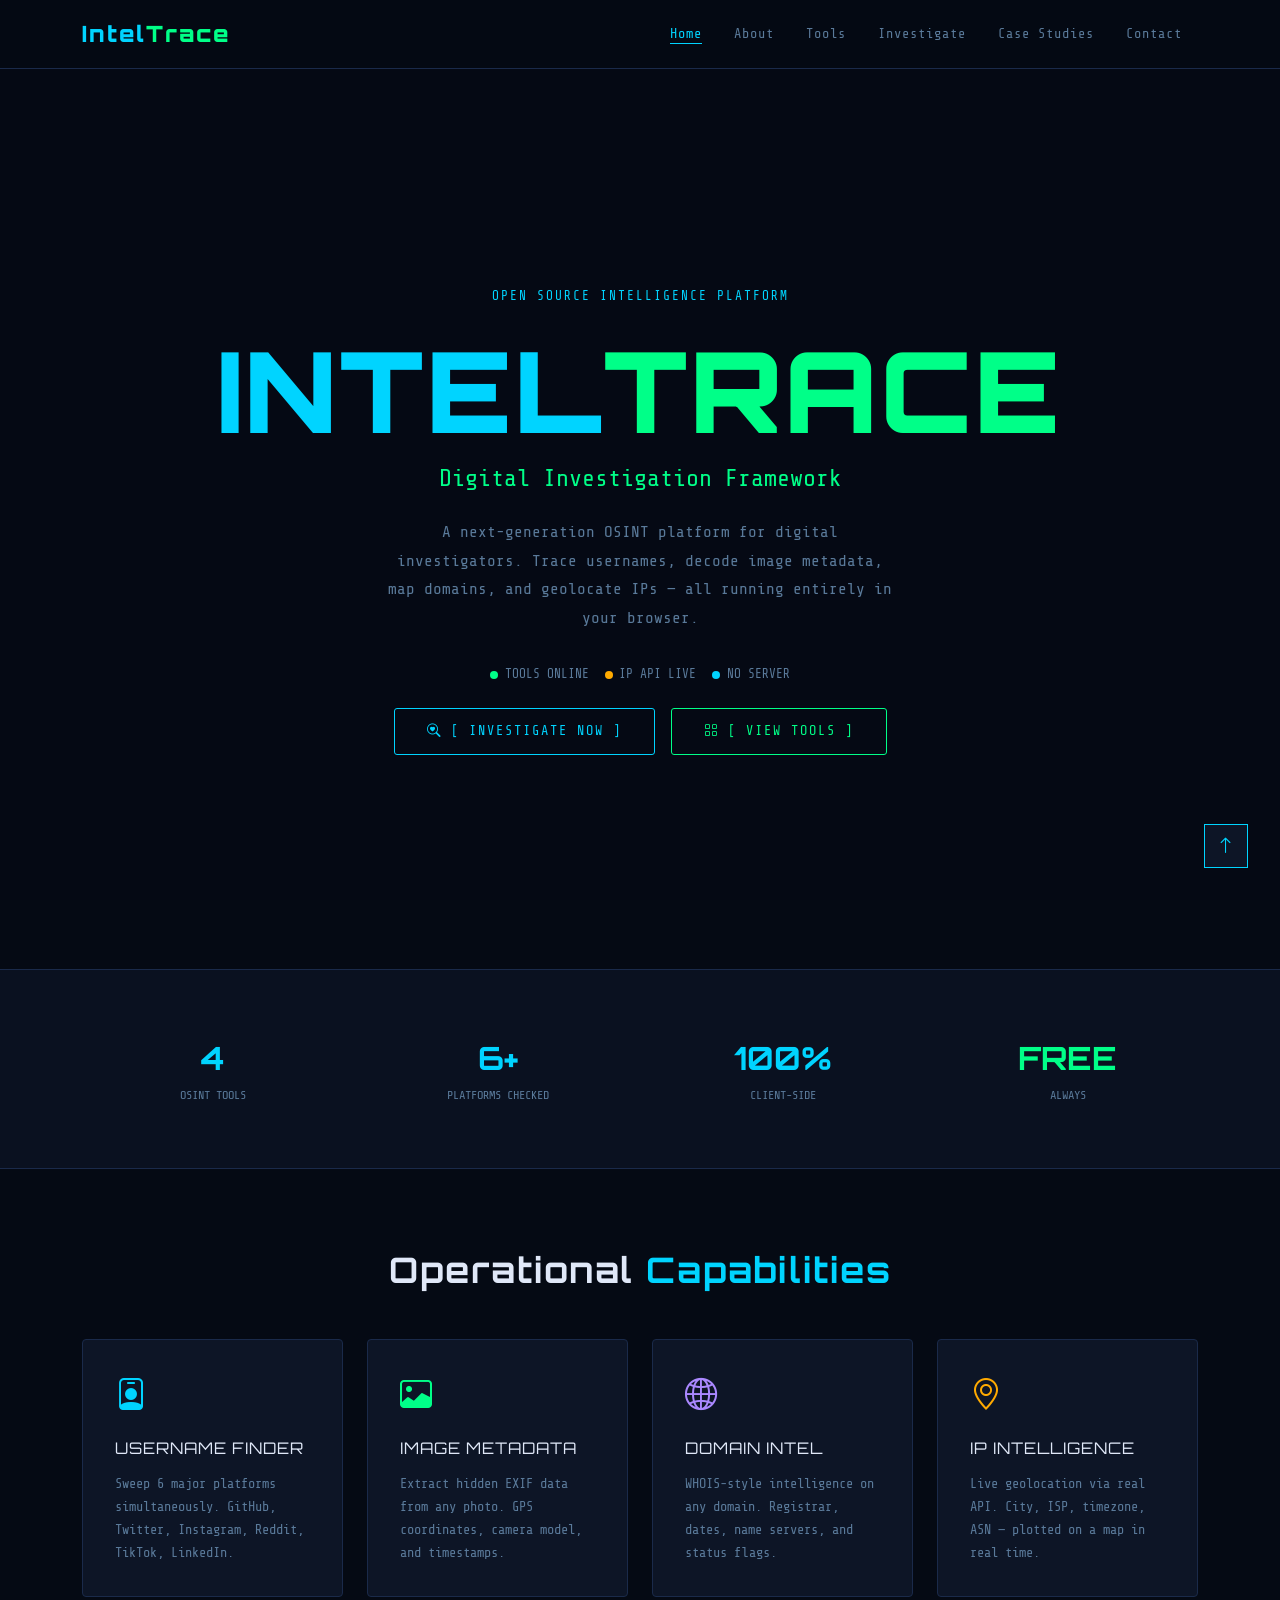
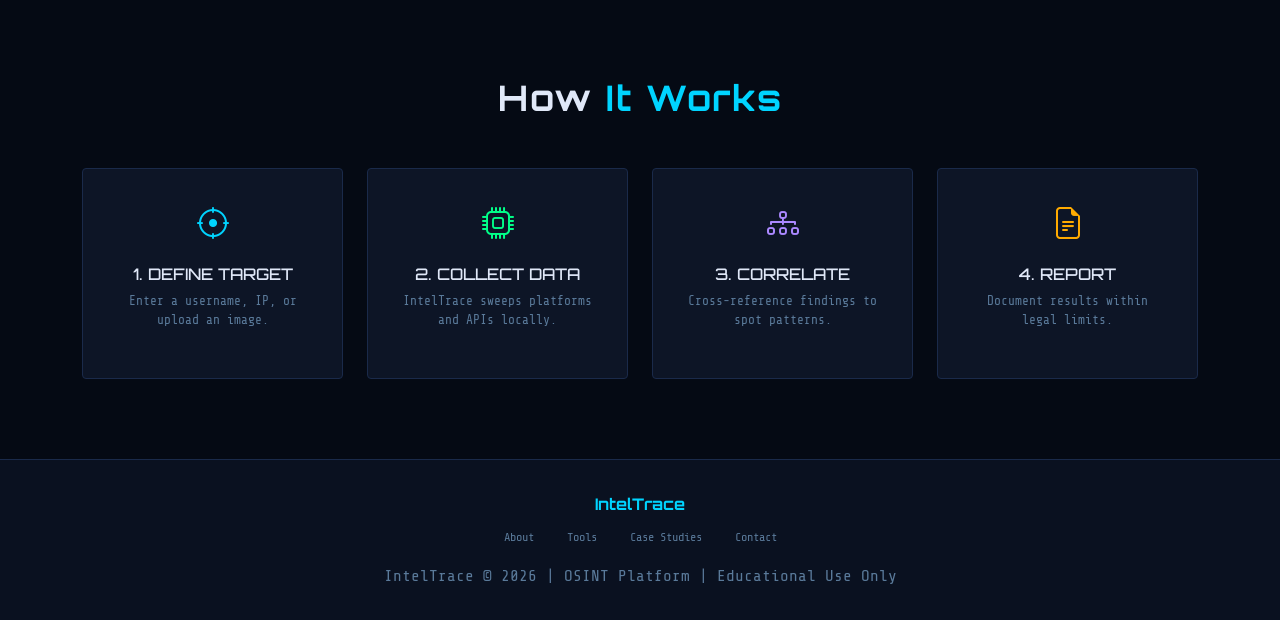
==== index.html @ 2c237049 "Add files via upload" ====
<!DOCTYPE html>
<html lang="en">
<head>
  <meta charset="UTF-8" />
  <meta name="viewport" content="width=device-width, initial-scale=1.0" />
  <title>IntelTrace — OSINT Intelligence Platform</title>
  <meta name="description" content="IntelTrace is an open-source intelligence platform for researchers, cybersecurity professionals, and students." />
  <link rel="icon" href="media/logo.png" />
  
  <link href="https://cdn.jsdelivr.net/npm/bootstrap@5.3.3/dist/css/bootstrap.min.css" rel="stylesheet" />
  <link href="https://cdn.jsdelivr.net/npm/bootstrap-icons@1.11.3/font/bootstrap-icons.min.css" rel="stylesheet" />
  <link rel="stylesheet" href="style.css" />
  
  <style>
    /* Clean, simple hero layout */
    .hero-v2 {
      min-height: 100vh;
      display: flex; align-items: center; justify-content: center;
      text-align: center;
      position: relative; z-index: 5;
      padding: 100px 1rem;
    }
    .hero-main-title {
      font-family: var(--brand); 
      /* FIXED: Lowered the minimum size from 3.5rem to 2.2rem so it fits on mobile */
      font-size: clamp(2.2rem, 10vw, 7rem);
      font-weight: 900; letter-spacing: 2px; margin-bottom: 0.5rem;
      word-wrap: break-word;
    }
    .hero-main-title .cyan { color: var(--cyan); }
    .hero-main-title .green { color: var(--green); }
    
    .status-pill { display: flex; align-items: center; gap: 0.4rem; font-size: 0.8rem; color: var(--muted); }
    .status-dot { width: 8px; height: 8px; border-radius: 50%; background: var(--green); }
    .status-dot.yellow { background: #ffaa00; }
    .status-dot.cyan { background: var(--cyan); }
  </style>
</head>
<body>

<video id="siteBg" src="media/bg.mp4" autoplay muted loop playsinline></video>
<div class="video-overlay"></div>

<nav class="navbar navbar-expand-lg fixed-top">
  <div class="container">
    <a class="navbar-brand" href="index.html">Intel<span>Trace</span></a>
    <button class="navbar-toggler" type="button" data-bs-toggle="collapse" data-bs-target="#navMenu">
      <span class="navbar-toggler-icon"></span>
    </button>
    <div class="collapse navbar-collapse" id="navMenu">
      <ul class="navbar-nav ms-auto">
        <li class="nav-item"><a class="nav-link active" href="index.html">Home</a></li>
        <li class="nav-item"><a class="nav-link" href="about.html">About</a></li>
        <li class="nav-item"><a class="nav-link" href="tools.html">Tools</a></li>
        <li class="nav-item"><a class="nav-link" href="investigate.html">Investigate</a></li>
        <li class="nav-item"><a class="nav-link" href="casestudies.html">Case Studies</a></li>
        <li class="nav-item"><a class="nav-link" href="contact.html">Contact</a></li>
      </ul>
    </div>
  </div>
</nav>

<section class="hero-v2">
  <div class="container text-center">
    
    <div class="mb-3">
      <span style="font-size: 0.8rem; color: var(--cyan); letter-spacing: 2px;">OPEN SOURCE INTELLIGENCE PLATFORM</span>
    </div>

    <h1 class="hero-main-title">
      <span class="cyan">INTEL</span><span class="green">TRACE</span>
    </h1>

    <h4 style="color: var(--green); margin-bottom: 1.5rem;">Digital Investigation Framework</h4>

    <p style="color: var(--muted); max-width: 520px; margin: 0 auto 2rem; line-height: 1.8;">
      A next-generation OSINT platform for digital investigators. Trace usernames,
      decode image metadata, map domains, and geolocate IPs — all running entirely in your browser.
    </p>

    <div class="d-flex justify-content-center flex-wrap gap-3 mb-4">
      <div class="status-pill"><div class="status-dot"></div> TOOLS ONLINE</div>
      <div class="status-pill"><div class="status-dot yellow"></div> IP API LIVE</div>
      <div class="status-pill"><div class="status-dot cyan"></div> NO SERVER</div>
    </div>

    <div class="d-flex justify-content-center flex-wrap gap-3">
      <a href="investigate.html" class="btn-cyber">
        <i class="bi bi-search-heart me-2"></i>[ INVESTIGATE NOW ]
      </a>
      <a href="tools.html" class="btn-cyber btn-cyber-green">
        <i class="bi bi-grid me-2"></i>[ VIEW TOOLS ]
      </a>
    </div>
  </div>
</section>

<section style="padding:4rem 0;background:var(--bg2);border-bottom:1px solid var(--border);border-top:1px solid var(--border);">
  <div class="container">
    <div class="row text-center">
      <div class="col-md-3 mb-4 mb-md-0">
        <div class="stat-num">4</div>
        <div class="stat-label">OSINT TOOLS</div>
      </div>
      <div class="col-md-3 mb-4 mb-md-0">
        <div class="stat-num">6+</div>
        <div class="stat-label">PLATFORMS CHECKED</div>
      </div>
      <div class="col-md-3 mb-4 mb-md-0">
        <div class="stat-num">100%</div>
        <div class="stat-label">CLIENT-SIDE</div>
      </div>
      <div class="col-md-3">
        <div class="stat-num" style="color:var(--green);">FREE</div>
        <div class="stat-label">ALWAYS</div>
      </div>
    </div>
  </div>
</section>

<section style="padding:5rem 0;">
  <div class="container">
    <div class="text-center mb-5">
      <h2 class="section-title">Operational <span>Capabilities</span></h2>
    </div>
    
    <div class="row g-4">
      <div class="col-md-6 col-lg-3">
        <a href="investigate.html#username" style="text-decoration:none;">
          <div class="cyber-card">
            <div style="font-size:2rem; color:var(--cyan); margin-bottom:1rem;"><i class="bi bi-person-badge"></i></div>
            <div class="card-title">USERNAME FINDER</div>
            <p class="card-text">Sweep 6 major platforms simultaneously. GitHub, Twitter, Instagram, Reddit, TikTok, LinkedIn.</p>
          </div>
        </a>
      </div>
      
      <div class="col-md-6 col-lg-3">
        <a href="investigate.html#metadata" style="text-decoration:none;">
          <div class="cyber-card">
            <div style="font-size:2rem; color:var(--green); margin-bottom:1rem;"><i class="bi bi-image"></i></div>
            <div class="card-title">IMAGE METADATA</div>
            <p class="card-text">Extract hidden EXIF data from any photo. GPS coordinates, camera model, and timestamps.</p>
          </div>
        </a>
      </div>
      
      <div class="col-md-6 col-lg-3">
        <a href="investigate.html#domain" style="text-decoration:none;">
          <div class="cyber-card">
            <div style="font-size:2rem; color:#aa88ff; margin-bottom:1rem;"><i class="bi bi-globe2"></i></div>
            <div class="card-title">DOMAIN INTEL</div>
            <p class="card-text">WHOIS-style intelligence on any domain. Registrar, dates, name servers, and status flags.</p>
          </div>
        </a>
      </div>
      
      <div class="col-md-6 col-lg-3">
        <a href="investigate.html#ip" style="text-decoration:none;">
          <div class="cyber-card">
            <div style="font-size:2rem; color:#ffaa00; margin-bottom:1rem;"><i class="bi bi-geo-alt"></i></div>
            <div class="card-title">IP INTELLIGENCE</div>
            <p class="card-text">Live geolocation via real API. City, ISP, timezone, ASN — plotted on a map in real time.</p>
          </div>
        </a>
      </div>
    </div>
  </div>
</section>

<section style="padding:0 0 5rem;">
  <div class="container">
    <div class="text-center mb-5">
      <h2 class="section-title">How <span>It Works</span></h2>
    </div>
    
    <div class="row g-4 text-center">
      <div class="col-md-3">
        <div class="cyber-card">
          <i class="bi bi-crosshair" style="font-size: 2rem; color: var(--cyan);"></i>
          <h6 class="mt-3" style="color: var(--text); font-family: var(--brand);">1. DEFINE TARGET</h6>
          <p style="font-size: 0.8rem; color: var(--muted);">Enter a username, IP, or upload an image.</p>
        </div>
      </div>
      
      <div class="col-md-3">
        <div class="cyber-card">
          <i class="bi bi-cpu" style="font-size: 2rem; color: var(--green);"></i>
          <h6 class="mt-3" style="color: var(--text); font-family: var(--brand);">2. COLLECT DATA</h6>
          <p style="font-size: 0.8rem; color: var(--muted);">IntelTrace sweeps platforms and APIs locally.</p>
        </div>
      </div>
      
      <div class="col-md-3">
        <div class="cyber-card">
          <i class="bi bi-diagram-3" style="font-size: 2rem; color: #aa88ff;"></i>
          <h6 class="mt-3" style="color: var(--text); font-family: var(--brand);">3. CORRELATE</h6>
          <p style="font-size: 0.8rem; color: var(--muted);">Cross-reference findings to spot patterns.</p>
        </div>
      </div>
      
      <div class="col-md-3">
        <div class="cyber-card">
          <i class="bi bi-file-earmark-text" style="font-size: 2rem; color: #ffaa00;"></i>
          <h6 class="mt-3" style="color: var(--text); font-family: var(--brand);">4. REPORT</h6>
          <p style="font-size: 0.8rem; color: var(--muted);">Document results within legal limits.</p>
        </div>
      </div>
    </div>
  </div>
</section>

<footer>
  <div class="container">
    <div class="footer-brand mb-2">IntelTrace</div>
    <div class="footer-links mb-3">
      <a href="about.html">About</a>
      <a href="tools.html">Tools</a>
      <a href="casestudies.html">Case Studies</a>
      <a href="contact.html">Contact</a>
    </div>
    <div>IntelTrace &copy; 2026 | OSINT Platform | Educational Use Only</div>
  </div>
</footer>

<a id="backToTop" href="#"><i class="bi bi-arrow-up"></i></a>
<script src="https://cdn.jsdelivr.net/npm/bootstrap@5.3.3/dist/js/bootstrap.bundle.min.js"></script>
<script src="js/app.js"></script>
</body>
</html>
---- style.css ----
/* ====================================================================
IntelTrace OSINT Platform - Main Stylesheet
Author: Adithya Boby
==================================================================== */

@import url('https://fonts.googleapis.com/css2?family=Share+Tech+Mono&family=Orbitron:wght@400;700;900&display=swap');

/* ===== 1. DESIGN TOKENS ===== */
:root {
  --bg:       #050a14;   
  --bg2:      #0a1120;   
  --bg3:      #0d1526;   
  --border:   #1a2a4a;   
  --cyan:     #00d4ff;   
  --green:    #00ff88;   
  --muted:    #5a7a9a;   
  --text:     #e0e8f8;   
  --mono:     'Share Tech Mono', 'Courier New', monospace;
  --brand:    'Orbitron', sans-serif;
}

/* ===== 2. BASE STYLES ===== */
*, *::before, *::after { box-sizing: border-box; }
html { scroll-behavior: smooth; }

body {
  background: var(--bg);
  color: var(--text);
  font-family: var(--mono);
  min-height: 100vh;
  overflow-x: hidden;
}

/* Custom hacker scrollbar */
::-webkit-scrollbar { width: 6px; }
::-webkit-scrollbar-track { background: var(--bg); }
::-webkit-scrollbar-thumb { background: var(--cyan); border-radius: 3px; }

.navbar, section, .page-hero, footer, #backToTop { position: relative; z-index: 5; }

/* ===== 3. NAVIGATION BAR ===== */
.navbar {
  background: rgba(5,10,20,.95) !important;
  border-bottom: 1px solid var(--border);
  padding: .75rem 0;
}

.navbar-brand {
  font-family: var(--brand);
  font-size: 1.4rem;
  font-weight: 900;
  color: var(--cyan) !important;
  letter-spacing: 2px;
}
.navbar-brand span { color: var(--green); }

.nav-link {
  font-family: var(--mono);
  color: var(--muted) !important;
  letter-spacing: 1px;
  font-size: .85rem;
  padding: .5rem 1rem !important;
  transition: color 0.3s;
}

.nav-link:hover, .nav-link.active { 
  color: var(--cyan) !important; 
  text-decoration: underline;
  text-underline-offset: 5px;
}

.navbar-toggler { border-color: var(--border); }
.navbar-toggler-icon { filter: invert(1) sepia(1) saturate(5) hue-rotate(175deg); }

/* ===== 4. TYPOGRAPHY & SECTIONS ===== */
.page-hero {
  padding: 5.5rem 0 2.5rem;
  text-align: center;
  border-bottom: 1px solid var(--border);
  background-color: var(--bg2);
}

section { padding: 3.5rem 0; }

.section-label { font-size: .75rem; color: var(--cyan); letter-spacing: 4px; margin-bottom: .5rem; }
.section-title {
  font-family: var(--brand);
  font-size: clamp(1.5rem, 3vw, 2.2rem); 
  color: var(--text);
  font-weight: 700;
  letter-spacing: 2px;
  margin-bottom: 1rem;
}
.section-title span { color: var(--cyan); }

.hero-badge {
  display: inline-block;
  font-size: .75rem;
  color: var(--green);
  border: 1px solid var(--green);
  padding: .3rem 1rem;
  border-radius: 20px;
  letter-spacing: 3px;
  margin-bottom: 1.5rem;
}

/* ===== 5. BUTTONS (Simplified for 1st Year) ===== */
.btn-cyber {
  font-family: var(--mono);
  font-size: .85rem;
  letter-spacing: 2px;
  padding: .75rem 2rem;
  border: 1px solid var(--cyan);
  color: var(--cyan);
  background: transparent;
  border-radius: 3px;
  cursor: pointer;
  transition: all 0.3s ease;
  text-decoration: none;
  display: inline-block;
}

.btn-cyber:hover { 
  background-color: var(--cyan);
  color: var(--bg);
  box-shadow: 0 0 15px rgba(0,212,255,.4); 
}

.btn-cyber-green { border-color: var(--green); color: var(--green); }
.btn-cyber-green:hover { background-color: var(--green); color: var(--bg); box-shadow: 0 0 15px rgba(0,255,136,.4); }
.btn-cyber.w-100 { display: block; width: 100%; text-align: center; }

/* ===== 6. CARDS ===== */
.cyber-card {
  background: var(--bg3);
  border: 1px solid var(--border);
  border-radius: 4px;
  padding: 2rem;
  transition: transform 0.3s ease, border-color 0.3s ease;
  height: 100%;
}

.cyber-card:hover { 
  border-color: var(--cyan); 
  transform: translateY(-5px); 
}

.cyber-card .card-title { font-family: var(--brand); font-size: 1rem; color: var(--text); letter-spacing: 1px; margin-bottom: .75rem; }
.cyber-card .card-text { color: var(--muted); font-size: .85rem; line-height: 1.7; }
.audience-card, .contact-sidebar .cyber-card { height: auto !important; }

/* ===== 7. TOOL TABS ===== */
.nav-tabs { border-bottom: 1px solid var(--border); gap: .25rem; flex-wrap: nowrap; overflow-x: auto; }
.nav-tabs .nav-link { font-size: .8rem; color: var(--muted) !important; border: 1px solid transparent; border-radius: 3px 3px 0 0; padding: .6rem 1.2rem !important; letter-spacing: 1px; white-space: nowrap; }
.nav-tabs .nav-link:hover { color: var(--cyan) !important; border-color: var(--border); background: var(--bg2); }
.nav-tabs .nav-link.active { color: var(--cyan) !important; background: var(--bg3); border-color: var(--border) var(--border) var(--bg3); }
.tab-content { background: var(--bg3); border: 1px solid var(--border); border-top: none; border-radius: 0 0 4px 4px; padding: 2rem; }

/* ===== 8. FORM INPUTS ===== */
.form-label { font-size: .8rem; color: var(--muted); letter-spacing: 1px; margin-bottom: .4rem; display: block; }
.cyber-input {
  background: var(--bg2);
  border: 1px solid var(--border);
  color: var(--text);
  font-family: var(--mono);
  font-size: .9rem;
  border-radius: 3px;
  padding: .6rem 1rem;
}
.cyber-input:focus { border-color: var(--cyan); outline: none; }
.cyber-input::placeholder { color: var(--muted); }
.cyber-select { padding-right: 2.5rem; cursor: pointer; }
textarea.cyber-input { resize: vertical; min-height: 130px; }

/* ===== 9. TERMINAL STYLES (Output Data) ===== */
.terminal-output {
  background: #020408;
  border: 1px solid var(--border);
  border-radius: 4px;
  padding: 1.5rem;
  font-size: .85rem;
  min-height: 200px;
}
.t-label { color: var(--muted); }
.t-value { color: var(--green); }
.t-key   { color: var(--cyan); }

/* Result rows */
.result-item {
  display: flex; align-items: center; gap: 1rem; padding: .75rem 1rem;
  background: var(--bg2); border: 1px solid var(--border);
  border-radius: 3px; margin-bottom: .5rem; font-size: .85rem;
}
.result-item .platform-name { color: var(--text); flex: 1; }
.result-item .platform-url  { color: var(--cyan); font-size: .75rem; flex: 2; word-break: break-all; }
.status-found    { color: var(--green); font-size: .75rem; }
.status-notfound { color: #ff4444; font-size: .75rem; }

/* ===== 10. TABLES & MAPS ===== */
.map-container { border: 1px solid var(--border); border-radius: 4px; height: 250px; margin-top: 1rem; filter: hue-rotate(180deg) invert(1); }
.cyber-table { font-size: .82rem; width: 100%; border-collapse: collapse; }
.cyber-table th { color: var(--cyan); padding: .6rem 1rem; border-bottom: 1px solid var(--border); text-align: left; }
.cyber-table td { padding: .6rem 1rem; border-bottom: 1px solid var(--border); }

/* ===== 11. ACCORDION & TIMELINE ===== */
.accordion-item { background: var(--bg3); border: 1px solid var(--border) !important; margin-bottom: .75rem; }
.accordion-button { background: var(--bg3) !important; color: var(--text) !important; font-family: var(--mono); font-size: .9rem; border: none; box-shadow: none !important; }
.accordion-button:not(.collapsed) { color: var(--cyan) !important; }
.accordion-body { background: var(--bg2); color: var(--muted); font-size: .85rem; }

.timeline { position: relative; padding-left: 2rem; border-left: 1px solid var(--cyan); }
.timeline-item { position: relative; padding-bottom: 2rem; }
.timeline-item::before { content: '•'; position: absolute; left: -2.45rem; top: -0.1rem; color: var(--cyan); font-size: 1.5rem; }
.timeline-item .timeline-num { color: var(--cyan); font-size: .75rem; margin-bottom: .25rem; }
.timeline-item h6 { color: var(--text); font-family: var(--brand); font-size: .9rem; margin-bottom: .5rem; }
.timeline-item p  { color: var(--muted); font-size: .82rem; }

/* ===== 12. UTILITIES ===== */
.tool-badge { font-size: .7rem; padding: .2rem .6rem; border: 1px solid; margin: .15rem; }
.tool-badge-cyan   { color: var(--cyan);  border-color: var(--cyan); }
.tool-badge-green  { color: var(--green); border-color: var(--green); }
.tool-badge-orange { color: #ffaa00;      border-color: #ffaa00; }

.stat-num   { font-family: var(--brand); font-size: 2rem; color: var(--cyan); font-weight: bold; }
.stat-label { font-size: .75rem; color: var(--muted); margin-top: .25rem; }

/* Simple loading spinner animation */
.cyber-spinner { width: 20px; height: 20px; border: 2px solid var(--border); border-top-color: var(--cyan); border-radius: 50%; animation: spin 1s linear infinite; display: inline-block; }
@keyframes spin { to { transform: rotate(360deg); } }

.cyber-alert { background: rgba(0,255,136,.05); border: 1px solid var(--green); color: var(--green); font-size: .85rem; padding: 1rem 1.5rem; }
.cyber-alert-error { border-color: #ff6666; color: #ff6666; }
.cyber-divider { border-top: 1px solid var(--border); margin: 3rem 0; }

/* Quick links */
.quick-link { color: var(--muted); text-decoration: none; }
.quick-link:hover { color: var(--cyan); }

/* ===== 13. FOOTER & BACK TO TOP ===== */
footer { background: var(--bg2); border-top: 1px solid var(--border); padding: 2rem 0; text-align: center; color: var(--muted); }
footer .footer-brand { color: var(--cyan); font-family: var(--brand); font-weight: bold; }
footer .footer-links a { color: var(--muted); text-decoration: none; margin: 0 .75rem; font-size: .75rem; }
footer .footer-links a:hover { color: var(--cyan); }

#backToTop {
  position: fixed; bottom: 2rem; right: 2rem;
  width: 44px; height: 44px;
  background: var(--bg3); border: 1px solid var(--cyan); color: var(--cyan);
  display: flex; align-items: center; justify-content: center;
  z-index: 999; font-size: 1.1rem; text-decoration: none;
}
#backToTop:hover { background: var(--cyan); color: var(--bg); }

/* ===== 14. VIDEO BACKGROUND ===== */
#siteBg {
  position: fixed; inset: 0; z-index: 0;
  width: 100%; height: 100%; object-fit: cover;
}
.video-overlay {
  position: fixed; inset: 0; z-index: 1;
  background: rgba(5, 10, 20, 0.85); /* Darkened slightly to make text pop without text-shadows */
}

@media (max-width: 768px) {
  .result-item { flex-wrap: wrap; }
}
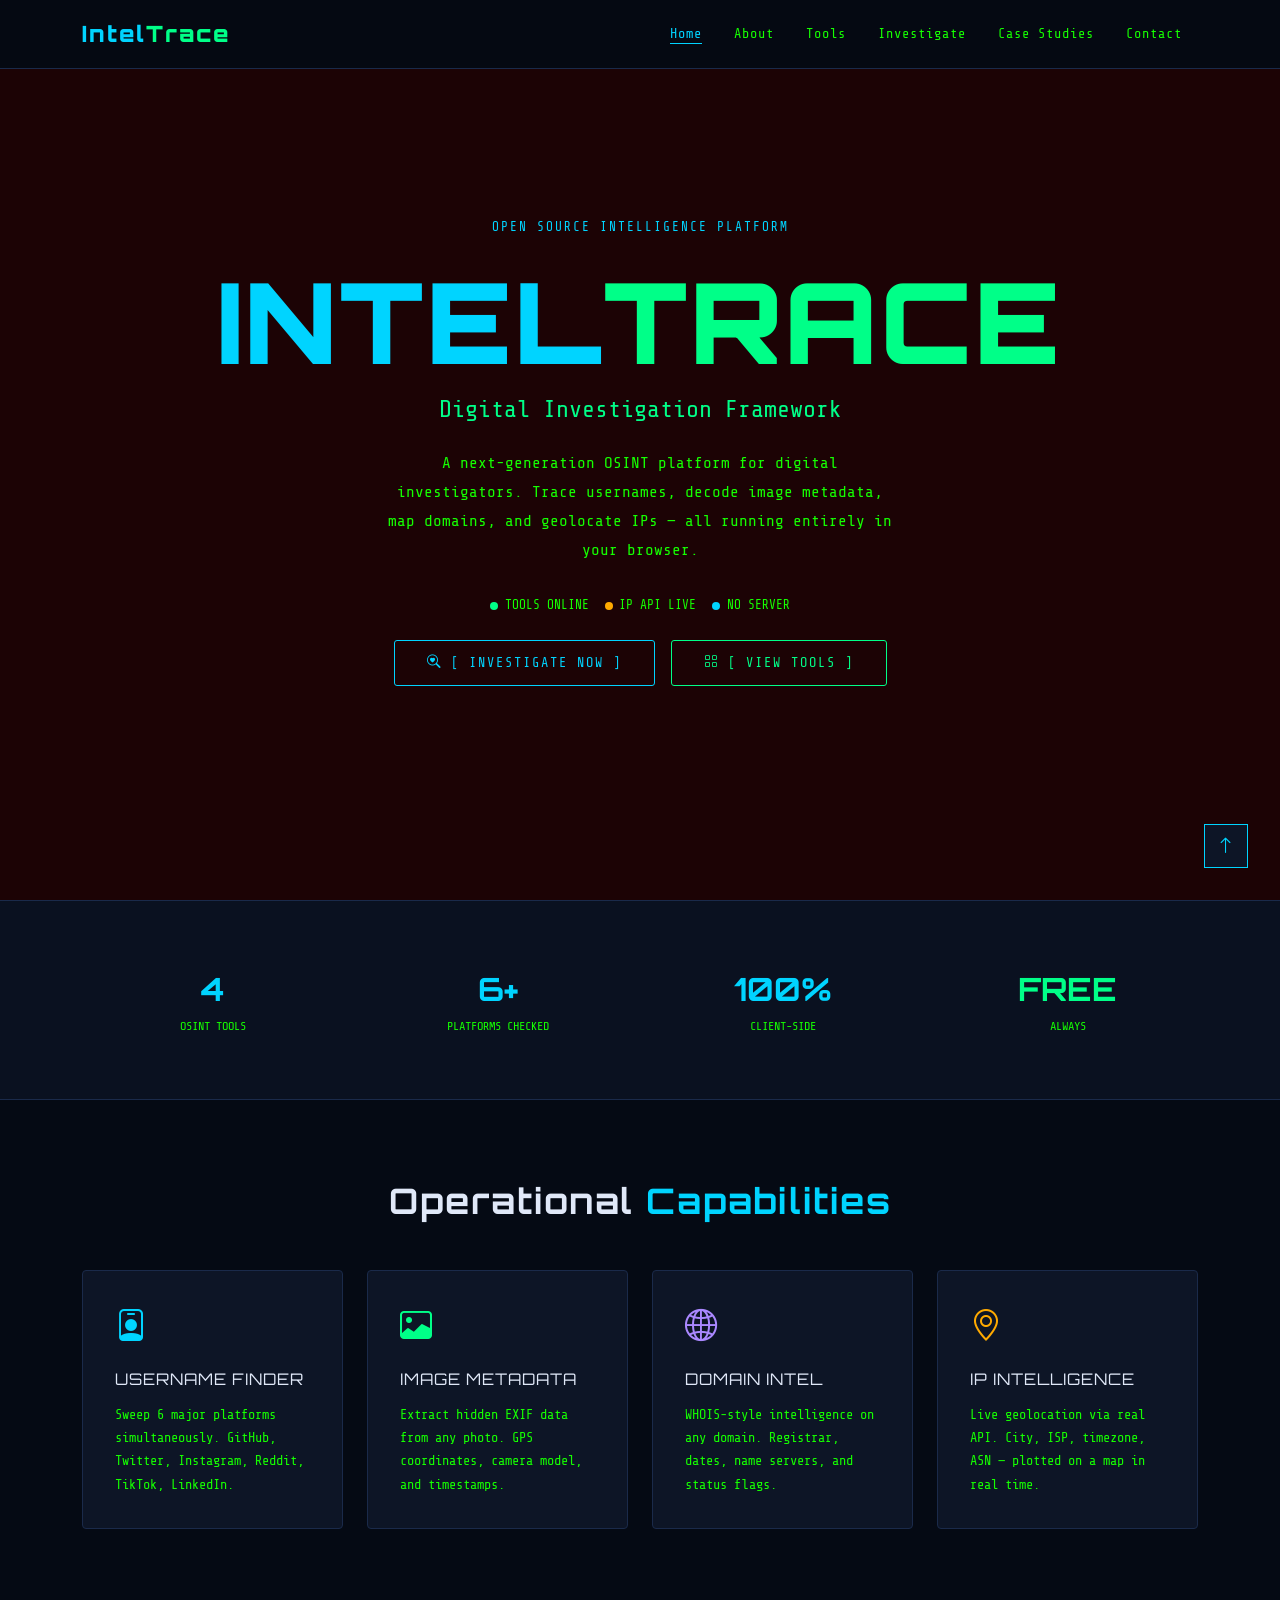
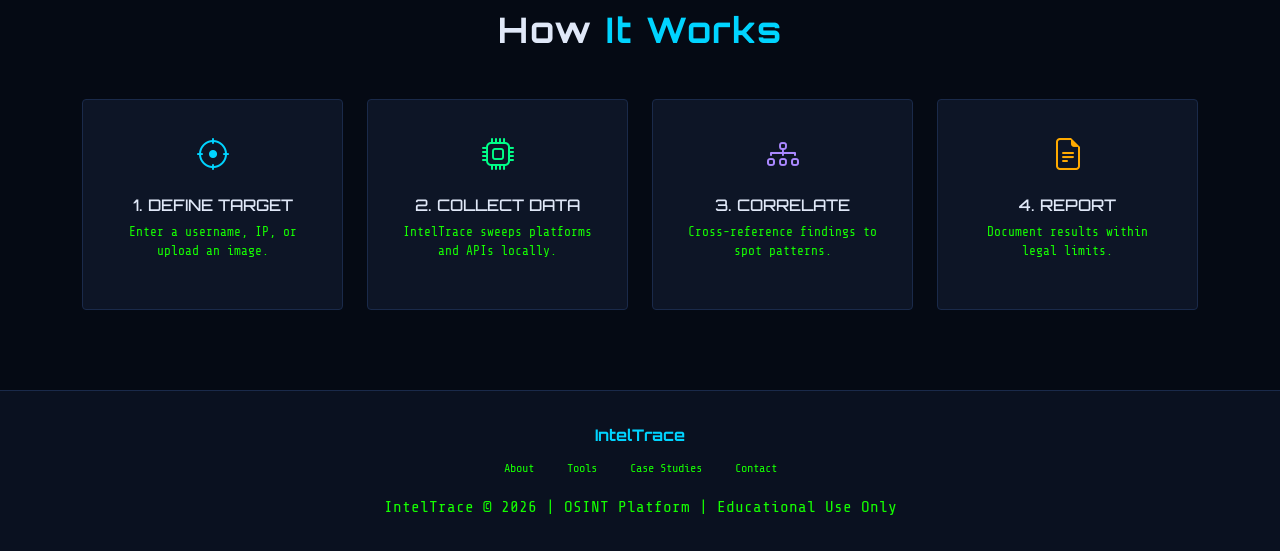
==== commit 5cc4e942: "Update index.html" ====
--- a/index.html
+++ b/index.html
@@ -12,7 +12,6 @@
   <link rel="stylesheet" href="style.css" />
   
   <style>
-    /* Clean, simple hero layout */
     .hero-v2 {
       min-height: 100vh;
       display: flex; align-items: center; justify-content: center;
@@ -22,7 +21,6 @@
     }
     .hero-main-title {
       font-family: var(--brand); 
-      /* FIXED: Lowered the minimum size from 3.5rem to 2.2rem so it fits on mobile */
       font-size: clamp(2.2rem, 10vw, 7rem);
       font-weight: 900; letter-spacing: 2px; margin-bottom: 0.5rem;
       word-wrap: break-word;
@@ -227,4 +225,4 @@
 <script src="https://cdn.jsdelivr.net/npm/bootstrap@5.3.3/dist/js/bootstrap.bundle.min.js"></script>
 <script src="js/app.js"></script>
 </body>
-</html>+</html>
--- a/style.css
+++ b/style.css
@@ -1,8 +1,3 @@
-/* ====================================================================
-IntelTrace OSINT Platform - Main Stylesheet
-Author: Adithya Boby
-==================================================================== */
-
 @import url('https://fonts.googleapis.com/css2?family=Share+Tech+Mono&family=Orbitron:wght@400;700;900&display=swap');
 
 /* ===== 1. DESIGN TOKENS ===== */
@@ -13,7 +8,7 @@
   --border:   #1a2a4a;   
   --cyan:     #00d4ff;   
   --green:    #00ff88;   
-  --muted:    #5a7a9a;   
+  --muted:    #15ff00;   
   --text:     #e0e8f8;   
   --mono:     'Share Tech Mono', 'Courier New', monospace;
   --brand:    'Orbitron', sans-serif;
@@ -31,15 +26,20 @@
   overflow-x: hidden;
 }
 
-/* Custom hacker scrollbar */
+/* Custom scrollbar */
 ::-webkit-scrollbar { width: 6px; }
 ::-webkit-scrollbar-track { background: var(--bg); }
-::-webkit-scrollbar-thumb { background: var(--cyan); border-radius: 3px; }
+::-webkit-scrollbar-thumb { 
+  background: var(--cyan); 
+  border-radius: 3px; 
+}
 
 .navbar, section, .page-hero, footer, #backToTop { position: relative; z-index: 5; }
 
 /* ===== 3. NAVIGATION BAR ===== */
 .navbar {
+  position: fixed;
+  z-index: 999;
   background: rgba(5,10,20,.95) !important;
   border-bottom: 1px solid var(--border);
   padding: .75rem 0;
@@ -55,7 +55,7 @@
 .navbar-brand span { color: var(--green); }
 
 .nav-link {
-  font-family: var(--mono);
+  font-family: var(--mono); 
   color: var(--muted) !important;
   letter-spacing: 1px;
   font-size: .85rem;
@@ -82,7 +82,12 @@
 
 section { padding: 3.5rem 0; }
 
-.section-label { font-size: .75rem; color: var(--cyan); letter-spacing: 4px; margin-bottom: .5rem; }
+.section-label { 
+  font-size: .75rem; 
+  color: var(--cyan); 
+  letter-spacing: 4px; 
+  margin-bottom: .5rem; 
+}
 .section-title {
   font-family: var(--brand);
   font-size: clamp(1.5rem, 3vw, 2.2rem); 
@@ -126,9 +131,20 @@
   box-shadow: 0 0 15px rgba(0,212,255,.4); 
 }
 
-.btn-cyber-green { border-color: var(--green); color: var(--green); }
-.btn-cyber-green:hover { background-color: var(--green); color: var(--bg); box-shadow: 0 0 15px rgba(0,255,136,.4); }
-.btn-cyber.w-100 { display: block; width: 100%; text-align: center; }
+.btn-cyber-green { 
+  border-color: var(--green); 
+  color: var(--green); 
+}
+.btn-cyber-green:hover { 
+  background-color: var(--green); 
+  color: var(--bg); 
+  box-shadow: 0 0 15px rgba(0,255,136,.4); 
+}
+.btn-cyber.w-100 { 
+  display: block; 
+  width: 100%; 
+  text-align: center; 
+}
 
 /* ===== 6. CARDS ===== */
 .cyber-card {
@@ -145,19 +161,62 @@
   transform: translateY(-5px); 
 }
 
-.cyber-card .card-title { font-family: var(--brand); font-size: 1rem; color: var(--text); letter-spacing: 1px; margin-bottom: .75rem; }
-.cyber-card .card-text { color: var(--muted); font-size: .85rem; line-height: 1.7; }
+.cyber-card .card-title { 
+  font-family: var(--brand); 
+  font-size: 1rem; 
+  color: var(--text); 
+  letter-spacing: 1px; 
+  margin-bottom: .75rem; 
+}
+.cyber-card .card-text { 
+  color: var(--muted); 
+  font-size: .85rem; 
+  line-height: 1.7; 
+}
 .audience-card, .contact-sidebar .cyber-card { height: auto !important; }
 
 /* ===== 7. TOOL TABS ===== */
-.nav-tabs { border-bottom: 1px solid var(--border); gap: .25rem; flex-wrap: nowrap; overflow-x: auto; }
-.nav-tabs .nav-link { font-size: .8rem; color: var(--muted) !important; border: 1px solid transparent; border-radius: 3px 3px 0 0; padding: .6rem 1.2rem !important; letter-spacing: 1px; white-space: nowrap; }
-.nav-tabs .nav-link:hover { color: var(--cyan) !important; border-color: var(--border); background: var(--bg2); }
-.nav-tabs .nav-link.active { color: var(--cyan) !important; background: var(--bg3); border-color: var(--border) var(--border) var(--bg3); }
-.tab-content { background: var(--bg3); border: 1px solid var(--border); border-top: none; border-radius: 0 0 4px 4px; padding: 2rem; }
+.nav-tabs { 
+  border-bottom: 1px solid var(--border); 
+  gap: .25rem; 
+  flex-wrap: nowrap; 
+  overflow-x: auto; 
+}
+.nav-tabs .nav-link { 
+  font-size: .8rem; 
+  color: var(--muted) !important; 
+  border: 1px solid transparent; 
+  border-radius: 3px 3px 0 0; 
+  padding: .6rem 1.2rem !important; 
+  letter-spacing: 1px; 
+  white-space: nowrap; 
+}
+.nav-tabs .nav-link:hover { 
+  color: var(--cyan) !important; 
+  border-color: var(--border); 
+  background: var(--bg2); 
+}
+.nav-tabs .nav-link.active { 
+  color: var(--cyan) !important; 
+  background: var(--bg3); 
+  border-color: var(--border) var(--border) var(--bg3); 
+}
+.tab-content { 
+  background: var(--bg3); 
+  border: 1px solid var(--border); 
+  border-top: none; 
+  border-radius: 0 0 4px 4px; 
+  padding: 2rem; 
+}
 
 /* ===== 8. FORM INPUTS ===== */
-.form-label { font-size: .8rem; color: var(--muted); letter-spacing: 1px; margin-bottom: .4rem; display: block; }
+.form-label { 
+  font-size: .8rem; 
+  color: var(--muted); 
+  letter-spacing: 1px; 
+  margin-bottom: .4rem; 
+  display: block; 
+}
 .cyber-input {
   background: var(--bg2);
   border: 1px solid var(--border);
@@ -167,10 +226,19 @@
   border-radius: 3px;
   padding: .6rem 1rem;
 }
-.cyber-input:focus { border-color: var(--cyan); outline: none; }
+.cyber-input:focus { 
+  border-color: var(--cyan); 
+  outline: none; 
+}
 .cyber-input::placeholder { color: var(--muted); }
-.cyber-select { padding-right: 2.5rem; cursor: pointer; }
-textarea.cyber-input { resize: vertical; min-height: 130px; }
+.cyber-select { 
+  padding-right: 2.5rem; 
+  cursor: pointer; 
+}
+textarea.cyber-input { 
+  resize: vertical; 
+  min-height: 130px; 
+}
 
 /* ===== 9. TERMINAL STYLES (Output Data) ===== */
 .terminal-output {
@@ -187,80 +255,238 @@
 
 /* Result rows */
 .result-item {
-  display: flex; align-items: center; gap: 1rem; padding: .75rem 1rem;
-  background: var(--bg2); border: 1px solid var(--border);
-  border-radius: 3px; margin-bottom: .5rem; font-size: .85rem;
-}
-.result-item .platform-name { color: var(--text); flex: 1; }
-.result-item .platform-url  { color: var(--cyan); font-size: .75rem; flex: 2; word-break: break-all; }
-.status-found    { color: var(--green); font-size: .75rem; }
-.status-notfound { color: #ff4444; font-size: .75rem; }
+  display: flex; 
+  align-items: center; 
+  gap: 1rem; 
+  padding: .75rem 1rem;
+  background: var(--bg2); 
+  border: 1px solid var(--border);
+  border-radius: 3px; 
+  margin-bottom: .5rem; 
+  font-size: .85rem;
+}
+.result-item .platform-name { 
+  color: var(--text); 
+  flex: 1; 
+}
+.result-item .platform-url  { 
+  color: var(--cyan); 
+  font-size: .75rem; 
+  flex: 2; 
+  word-break: break-all; 
+}
+.status-found    { 
+  color: var(--green); 
+  font-size: .75rem; 
+}
+.status-notfound { 
+  color: #ff4444; 
+  font-size: .75rem; 
+}
 
 /* ===== 10. TABLES & MAPS ===== */
-.map-container { border: 1px solid var(--border); border-radius: 4px; height: 250px; margin-top: 1rem; filter: hue-rotate(180deg) invert(1); }
-.cyber-table { font-size: .82rem; width: 100%; border-collapse: collapse; }
-.cyber-table th { color: var(--cyan); padding: .6rem 1rem; border-bottom: 1px solid var(--border); text-align: left; }
-.cyber-table td { padding: .6rem 1rem; border-bottom: 1px solid var(--border); }
+.map-container { 
+  border: 1px solid var(--border); 
+  border-radius: 4px; 
+  height: 250px; 
+  margin-top: 1rem; 
+  filter: hue-rotate(180deg) invert(1); 
+}
+.cyber-table { 
+  font-size: .82rem; 
+  width: 100%; 
+  border-collapse: collapse; 
+}
+.cyber-table th { 
+  color: var(--cyan); 
+  padding: .6rem 1rem; 
+  border-bottom: 1px solid var(--border); 
+  text-align: left; 
+}
+.cyber-table td { 
+  padding: .6rem 1rem; 
+  border-bottom: 1px solid var(--border); 
+}
 
 /* ===== 11. ACCORDION & TIMELINE ===== */
-.accordion-item { background: var(--bg3); border: 1px solid var(--border) !important; margin-bottom: .75rem; }
-.accordion-button { background: var(--bg3) !important; color: var(--text) !important; font-family: var(--mono); font-size: .9rem; border: none; box-shadow: none !important; }
+.accordion-item { 
+  background: var(--bg3); 
+  border: 1px solid var(--border) !important; 
+  margin-bottom: .75rem; 
+}
+.accordion-button { 
+  background: var(--bg3) !important; 
+  color: var(--text) !important; 
+  font-family: var(--mono); 
+  font-size: .9rem; 
+  border: none; 
+  box-shadow: none !important; 
+}
 .accordion-button:not(.collapsed) { color: var(--cyan) !important; }
-.accordion-body { background: var(--bg2); color: var(--muted); font-size: .85rem; }
-
-.timeline { position: relative; padding-left: 2rem; border-left: 1px solid var(--cyan); }
-.timeline-item { position: relative; padding-bottom: 2rem; }
-.timeline-item::before { content: '•'; position: absolute; left: -2.45rem; top: -0.1rem; color: var(--cyan); font-size: 1.5rem; }
-.timeline-item .timeline-num { color: var(--cyan); font-size: .75rem; margin-bottom: .25rem; }
-.timeline-item h6 { color: var(--text); font-family: var(--brand); font-size: .9rem; margin-bottom: .5rem; }
-.timeline-item p  { color: var(--muted); font-size: .82rem; }
+.accordion-body { 
+  background: var(--bg2); 
+  color: var(--muted); 
+  font-size: .85rem; 
+}
+
+.timeline { 
+  position: relative; 
+  padding-left: 2rem; 
+  border-left: 1px solid var(--cyan); 
+}
+.timeline-item { 
+  position: relative; 
+  padding-bottom: 2rem; 
+}
+.timeline-item::before { 
+  content: '•'; 
+  position: absolute; 
+  left: -2.45rem; 
+  top: -0.1rem; 
+  color: var(--cyan); 
+  font-size: 1.5rem; 
+}
+.timeline-item .timeline-num { 
+  color: var(--cyan); 
+  font-size: .75rem; 
+  margin-bottom: .25rem; 
+}
+.timeline-item h6 { 
+  color: var(--text); 
+  font-family: var(--brand); 
+  font-size: .9rem; 
+  margin-bottom: .5rem; 
+}
+.timeline-item p  { 
+  color: var(--muted); 
+  font-size: .82rem; 
+}
 
 /* ===== 12. UTILITIES ===== */
-.tool-badge { font-size: .7rem; padding: .2rem .6rem; border: 1px solid; margin: .15rem; }
-.tool-badge-cyan   { color: var(--cyan);  border-color: var(--cyan); }
-.tool-badge-green  { color: var(--green); border-color: var(--green); }
-.tool-badge-orange { color: #ffaa00;      border-color: #ffaa00; }
-
-.stat-num   { font-family: var(--brand); font-size: 2rem; color: var(--cyan); font-weight: bold; }
-.stat-label { font-size: .75rem; color: var(--muted); margin-top: .25rem; }
+.tool-badge { 
+  font-size: .7rem; 
+  padding: .2rem .6rem; 
+  border: 1px solid; 
+  margin: .15rem; 
+}
+.tool-badge-cyan   { 
+  color: var(--cyan);  
+  border-color: var(--cyan); 
+}
+.tool-badge-green  { 
+  color: var(--green); 
+  border-color: var(--green); 
+}
+.tool-badge-orange { 
+  color: #ffaa00;      
+  border-color: #ffaa00; 
+}
+
+.stat-num   { 
+  font-family: var(--brand); 
+  font-size: 2rem; 
+  color: var(--cyan); 
+  font-weight: bold; 
+}
+.stat-label { 
+  font-size: .75rem; 
+  color: var(--muted); 
+  margin-top: .25rem; 
+}
 
 /* Simple loading spinner animation */
-.cyber-spinner { width: 20px; height: 20px; border: 2px solid var(--border); border-top-color: var(--cyan); border-radius: 50%; animation: spin 1s linear infinite; display: inline-block; }
+.cyber-spinner { 
+  width: 20px; 
+  height: 20px; 
+  border: 2px solid var(--border); 
+  border-top-color: var(--cyan); 
+  border-radius: 50%; 
+  animation: spin 1s linear infinite; 
+  display: inline-block; 
+}
 @keyframes spin { to { transform: rotate(360deg); } }
 
-.cyber-alert { background: rgba(0,255,136,.05); border: 1px solid var(--green); color: var(--green); font-size: .85rem; padding: 1rem 1.5rem; }
-.cyber-alert-error { border-color: #ff6666; color: #ff6666; }
-.cyber-divider { border-top: 1px solid var(--border); margin: 3rem 0; }
+.cyber-alert { 
+  background: rgba(0,255,136,.05); 
+  border: 1px solid var(--green); 
+  color: var(--green); 
+  font-size: .85rem; 
+  padding: 1rem 1.5rem; 
+}
+.cyber-alert-error { 
+  border-color: #ff6666; 
+  color: #ff6666; 
+}
+.cyber-divider { 
+  border-top: 1px solid var(--border); 
+  margin: 3rem 0; 
+}
 
 /* Quick links */
-.quick-link { color: var(--muted); text-decoration: none; }
+.quick-link { 
+  color: var(--muted); 
+  text-decoration: none; 
+}
 .quick-link:hover { color: var(--cyan); }
 
 /* ===== 13. FOOTER & BACK TO TOP ===== */
-footer { background: var(--bg2); border-top: 1px solid var(--border); padding: 2rem 0; text-align: center; color: var(--muted); }
-footer .footer-brand { color: var(--cyan); font-family: var(--brand); font-weight: bold; }
-footer .footer-links a { color: var(--muted); text-decoration: none; margin: 0 .75rem; font-size: .75rem; }
+footer { 
+  background: var(--bg2); 
+  border-top: 1px solid var(--border); 
+  padding: 2rem 0; 
+  text-align: center; 
+  color: var(--muted); 
+}
+footer .footer-brand { 
+  color: var(--cyan); 
+  font-family: var(--brand); 
+  font-weight: bold; 
+}
+footer .footer-links a { 
+  color: var(--muted); 
+  text-decoration: none; 
+  margin: 0 .75rem; 
+  font-size: .75rem; 
+}
 footer .footer-links a:hover { color: var(--cyan); }
 
 #backToTop {
-  position: fixed; bottom: 2rem; right: 2rem;
-  width: 44px; height: 44px;
-  background: var(--bg3); border: 1px solid var(--cyan); color: var(--cyan);
-  display: flex; align-items: center; justify-content: center;
-  z-index: 999; font-size: 1.1rem; text-decoration: none;
-}
-#backToTop:hover { background: var(--cyan); color: var(--bg); }
+  position: fixed; 
+  bottom: 2rem; 
+  right: 2rem;
+  width: 44px; 
+  height: 44px;
+  background: var(--bg3); 
+  border: 1px solid var(--cyan); 
+  color: var(--cyan);
+  display: flex; 
+  align-items: center; 
+  justify-content: center;
+  z-index: 999; 
+  font-size: 1.1rem; 
+  text-decoration: none;
+}
+#backToTop:hover { 
+  background: var(--cyan); 
+  color: var(--bg); 
+}
 
 /* ===== 14. VIDEO BACKGROUND ===== */
 #siteBg {
-  position: fixed; inset: 0; z-index: 0;
-  width: 100%; height: 100%; object-fit: cover;
+  position: fixed; 
+  inset: 0; 
+  z-index: 0;
+  width: 100%; 
+  height: 100%; 
+  object-fit: cover;
 }
 .video-overlay {
-  position: fixed; inset: 0; z-index: 1;
-  background: rgba(5, 10, 20, 0.85); /* Darkened slightly to make text pop without text-shadows */
+  position: fixed; 
+  inset: 0; 
+  z-index: 1;
+  background: rgba(38, 0, 0, 0.731); 
 }
 
 @media (max-width: 768px) {
   .result-item { flex-wrap: wrap; }
-}+}
